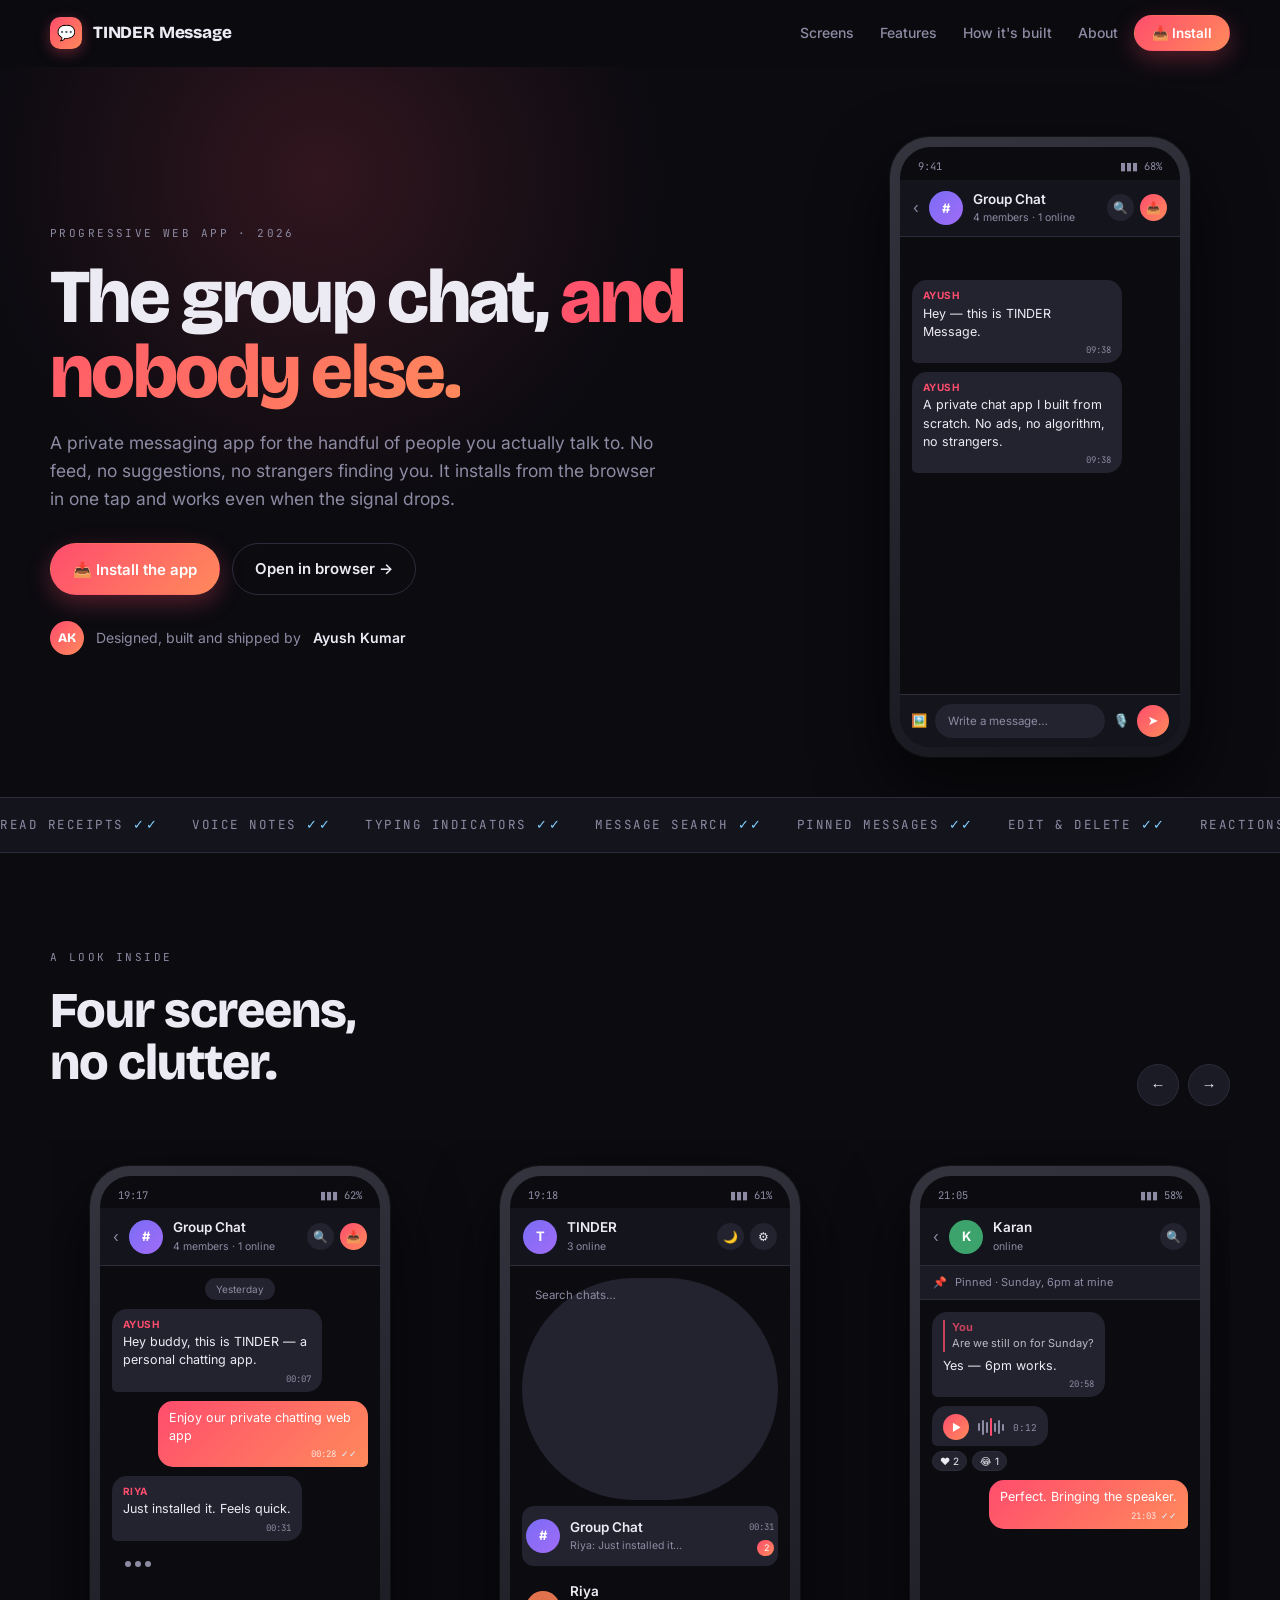
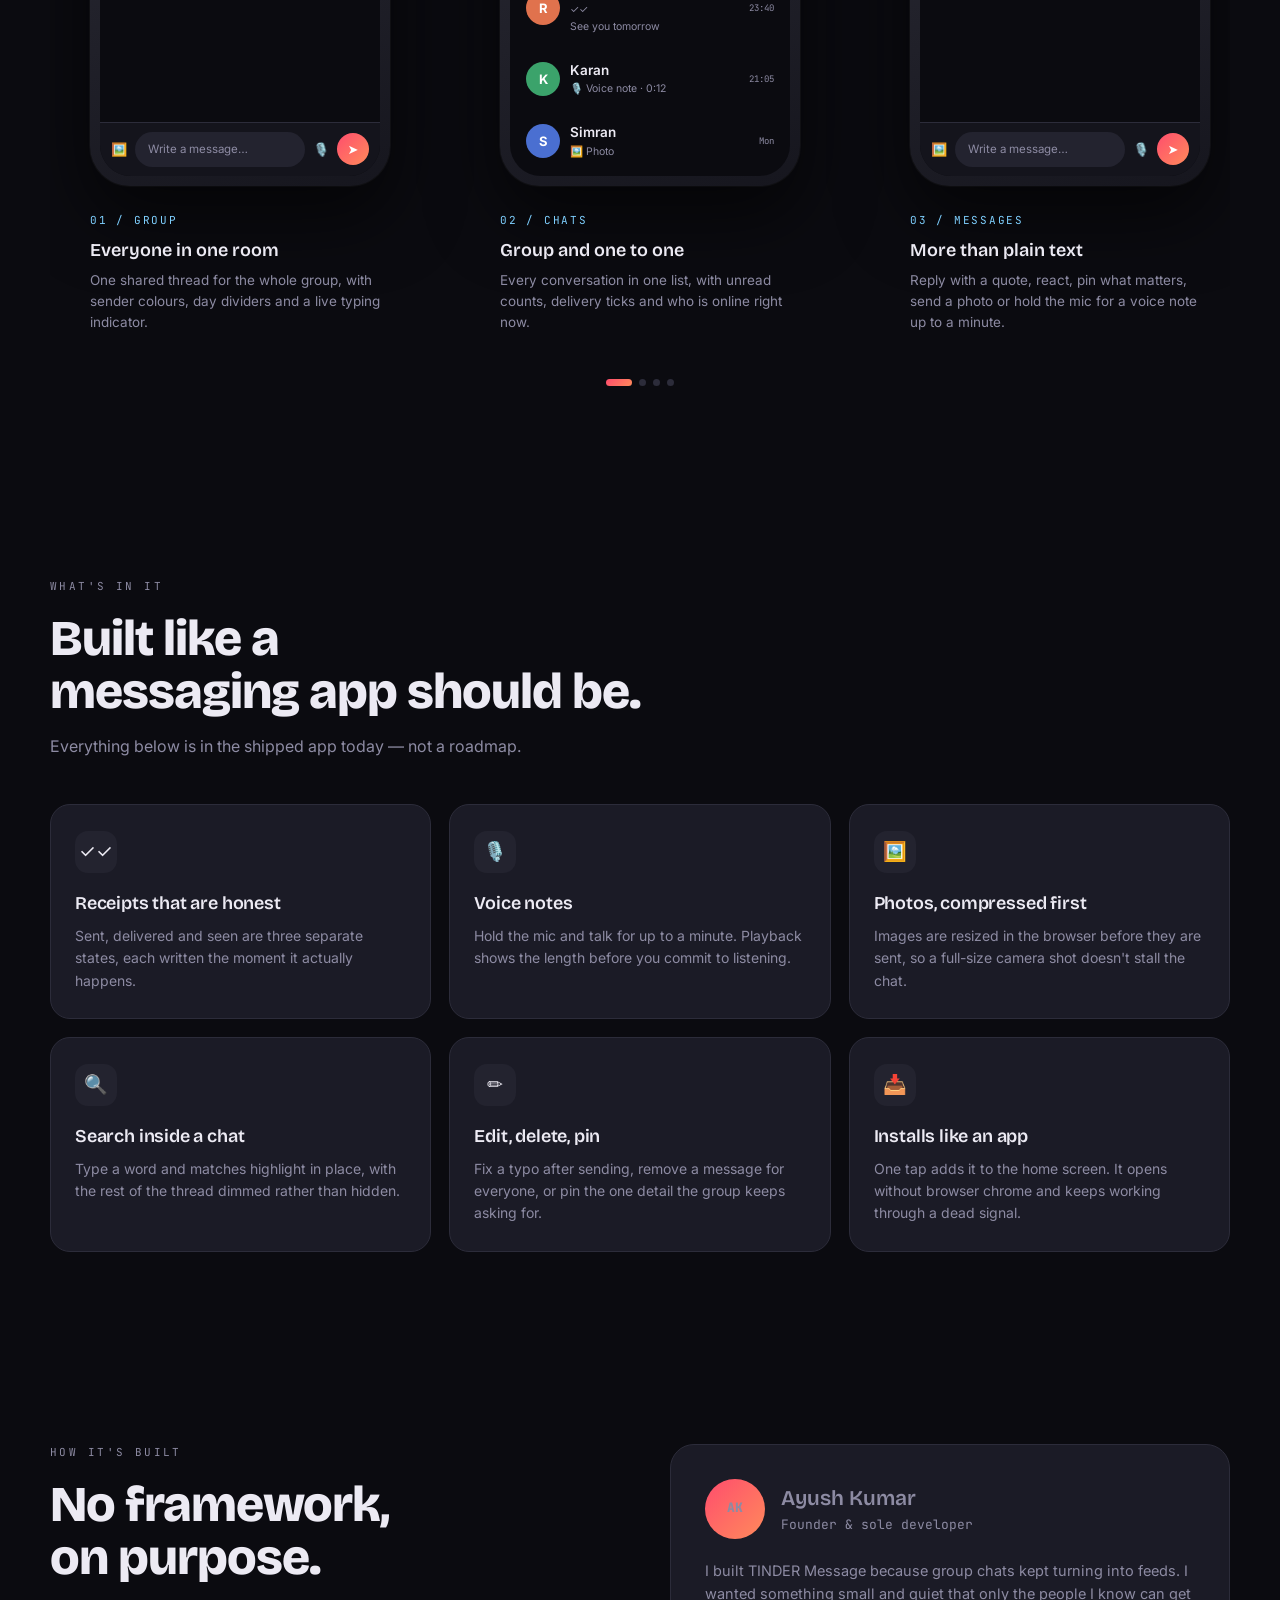
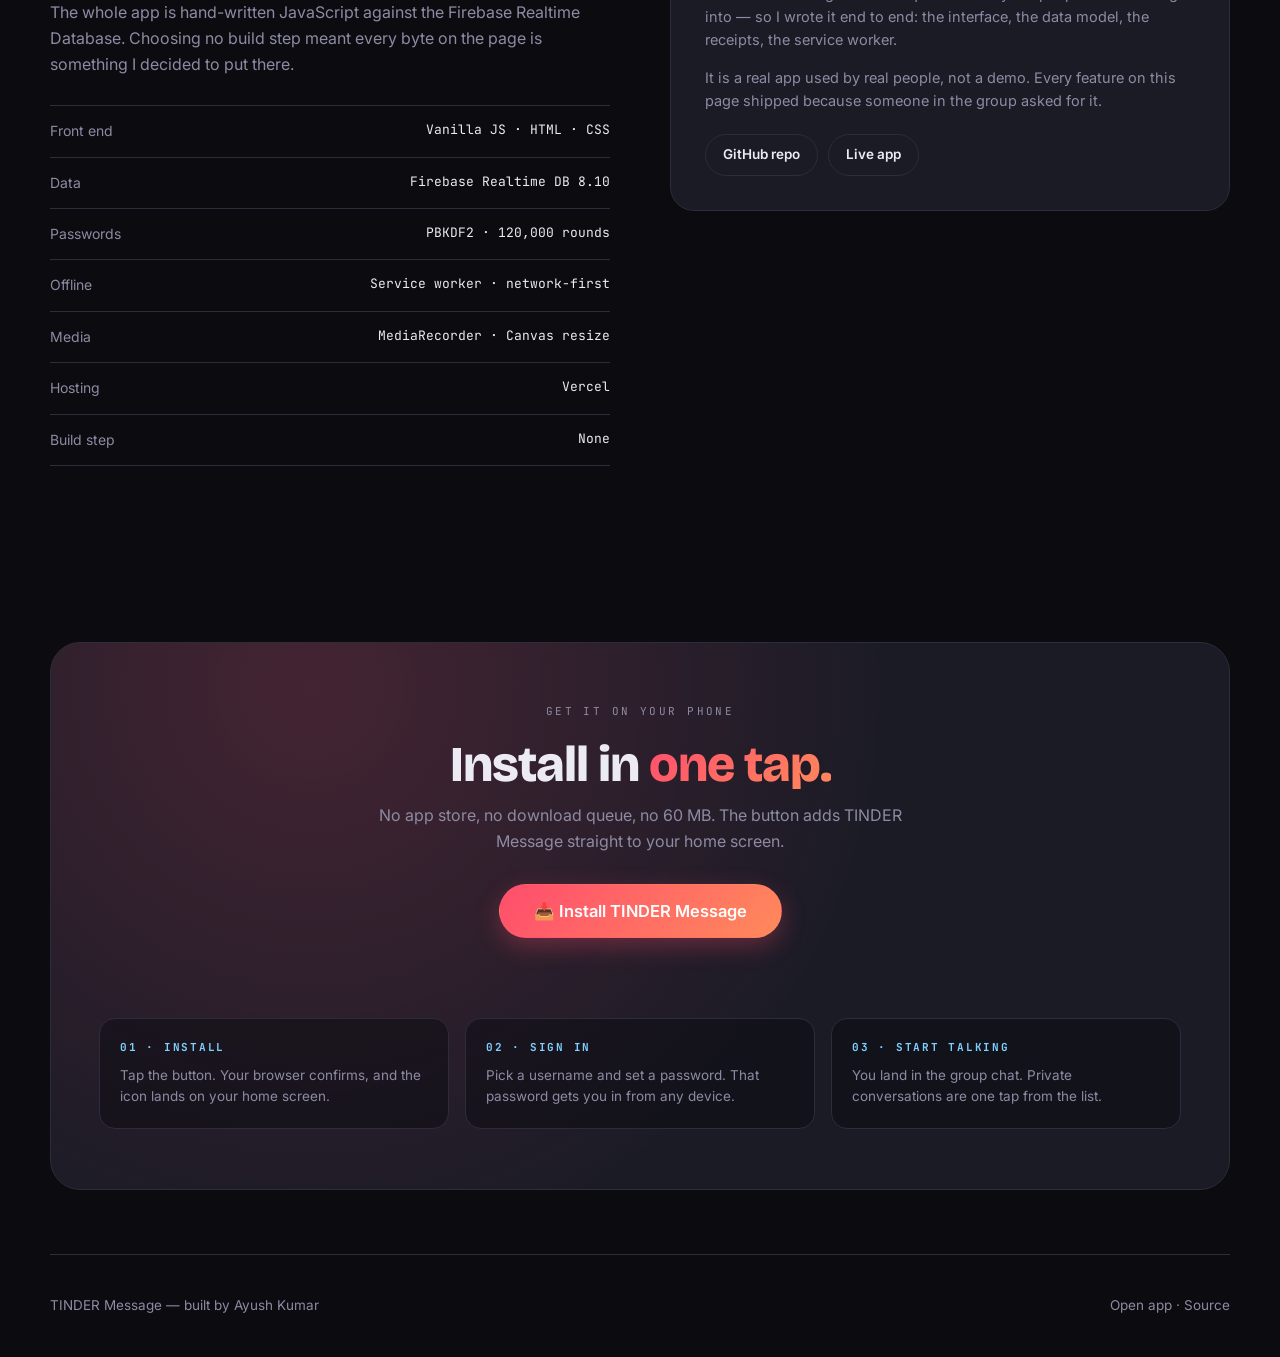
==== portfolio.html @ 56731f8e "Add files via upload" ====
<!DOCTYPE html>
<html lang="en" data-theme="dark">
<head>
<meta charset="UTF-8">
<meta name="viewport" content="width=device-width, initial-scale=1.0, viewport-fit=cover">
<title>TINDER Message — a private chat app by Ayush Kumar</title>
<meta name="description" content="TINDER Message is a private group and personal chat app built from scratch by Ayush Kumar. Read receipts, voice notes, reactions and offline support, installable straight from the browser.">
<meta name="theme-color" content="#0b0b10">

<!-- Same manifest as the app, so this page can install it -->
<link rel="manifest" href="manifest.json">
<link rel="icon" href="icon-192.png">

<!-- ============================================================
     INSTALL PROMPT CAPTURE
     Runs before anything else. Chrome fires beforeinstallprompt
     early; catching it here suppresses the browser's own install
     bar and keeps the page's Install buttons working.
     ============================================================ -->
<script>
  window.__installPrompt = null;
  window.addEventListener("beforeinstallprompt", function (e) {
    e.preventDefault();
    window.__installPrompt = e;
    window.dispatchEvent(new CustomEvent("installready"));
  });
  window.addEventListener("appinstalled", function () {
    window.__installPrompt = null;
    window.dispatchEvent(new CustomEvent("installdone"));
  });
</script>

<link rel="preconnect" href="https://fonts.googleapis.com">
<link rel="preconnect" href="https://fonts.gstatic.com" crossorigin>
<link href="https://fonts.googleapis.com/css2?family=Bricolage+Grotesque:opsz,wght@12..96,400;12..96,600;12..96,800&family=Inter:wght@400;500;600&family=JetBrains+Mono:wght@400;500&display=swap" rel="stylesheet">

<style>
/* =========================================================
   TOKENS
   The palette is lifted straight from the app's style.css so
   the page and the product are unmistakably the same thing.
   The one addition is --seen: the pale blue the app uses for a
   read receipt, borrowed here as the quiet second accent.
   ========================================================= */
:root {
  --ink:     #0b0b10;
  --slate:   #14141c;
  --card:    #1b1b26;
  --card-2:  #23232f;
  --line:    #2c2c3a;
  --text:    #eceaf3;
  --muted:   #8d8ba3;
  --coral:   #ff4d6d;
  --ember:   #ff8a5b;
  --seen:    #7fd0ff;
  --grad:    linear-gradient(135deg, #ff4d6d, #ff8a5b);

  --display: "Bricolage Grotesque", "Segoe UI", sans-serif;
  --body:    "Inter", system-ui, sans-serif;
  --mono:    "JetBrains Mono", ui-monospace, monospace;

  --shell:   1180px;
}

* { box-sizing: border-box; -webkit-tap-highlight-color: transparent; }

html { scroll-behavior: smooth; }

body {
  margin: 0;
  background: var(--ink);
  color: var(--text);
  font-family: var(--body);
  font-size: 16px;
  line-height: 1.6;
  -webkit-font-smoothing: antialiased;
  overflow-x: hidden;
}

img { max-width: 100%; display: block; }
a { color: inherit; }

.shell { width: min(100% - 40px, var(--shell)); margin-inline: auto; }

/* Section rhythm lives on one class only, so nothing cancels out */
.band { padding: 96px 0; position: relative; }
.band--tight { padding: 64px 0; }

.eyebrow {
  font-family: var(--mono);
  font-size: 11px;
  letter-spacing: .22em;
  text-transform: uppercase;
  color: var(--muted);
  margin: 0 0 18px;
}

.h2 {
  font-family: var(--display);
  font-weight: 800;
  font-size: clamp(30px, 4.4vw, 50px);
  line-height: 1.05;
  letter-spacing: -.02em;
  margin: 0 0 16px;
}

.lede { color: var(--muted); max-width: 56ch; margin: 0; }

.grad-text {
  background: var(--grad);
  -webkit-background-clip: text;
  background-clip: text;
  -webkit-text-fill-color: transparent;
}

/* =========================================================
   NAV
   ========================================================= */
.nav {
  position: sticky; top: 0; z-index: 60;
  background: rgba(11, 11, 16, .78);
  backdrop-filter: blur(14px);
  border-bottom: 1px solid transparent;
  transition: border-color .3s ease;
}
.nav.stuck { border-bottom-color: var(--line); }
.nav-in {
  display: flex; align-items: center; gap: 16px;
  height: 66px;
}
.brand { display: flex; align-items: center; gap: 11px; text-decoration: none; margin-right: auto; }
.brand-mark {
  width: 32px; height: 32px; border-radius: 10px;
  background: var(--grad);
  display: grid; place-items: center;
  font-size: 15px;
  box-shadow: 0 4px 14px rgba(255, 77, 109, .35);
}
.brand-name {
  font-family: var(--display); font-weight: 800;
  letter-spacing: -.01em; font-size: 17px;
}
.nav-links { display: flex; gap: 26px; }
.nav-links a {
  text-decoration: none; color: var(--muted);
  font-size: 14px; font-weight: 500;
  transition: color .2s ease;
}
.nav-links a:hover { color: var(--text); }

/* =========================================================
   BUTTONS
   ========================================================= */
.btn {
  display: inline-flex; align-items: center; justify-content: center; gap: 9px;
  padding: 13px 22px;
  border: 1px solid transparent;
  border-radius: 999px;
  font-family: var(--body); font-size: 15px; font-weight: 600;
  cursor: pointer; text-decoration: none;
  transition: transform .18s ease, box-shadow .25s ease, background .2s ease;
}
.btn-fill {
  background: var(--grad); color: #fff;
  box-shadow: 0 8px 24px rgba(255, 77, 109, .3);
}
.btn-fill:hover { transform: translateY(-2px); box-shadow: 0 12px 30px rgba(255, 77, 109, .45); }
.btn-line {
  background: transparent; color: var(--text); border-color: var(--line);
}
.btn-line:hover { background: var(--card-2); transform: translateY(-2px); }
.btn-sm { padding: 9px 17px; font-size: 13.5px; }
.btn:focus-visible { outline: 2px solid var(--seen); outline-offset: 3px; }

/* =========================================================
   HERO — the signature
   The page introduces itself as a chat thread, because that is
   the most characteristic thing this product does.
   ========================================================= */
.hero { padding: 70px 0 40px; position: relative; overflow: hidden; }
.hero::before {
  content: ""; position: absolute; inset: -30% 40% 40% -10%;
  background: radial-gradient(circle, rgba(255, 77, 109, .16), transparent 62%);
  pointer-events: none;
}
.hero-in {
  display: grid; grid-template-columns: 1fr 340px; gap: 64px; align-items: center;
  position: relative;
}
.hero h1 {
  font-family: var(--display); font-weight: 800;
  font-size: clamp(40px, 6.6vw, 76px);
  line-height: .98; letter-spacing: -.035em;
  margin: 0 0 20px;
}
.hero p.lede { font-size: 17.5px; margin-bottom: 30px; }
.hero-cta { display: flex; flex-wrap: wrap; gap: 12px; margin-bottom: 26px; }

.byline {
  display: flex; align-items: center; gap: 12px;
  font-size: 14px; color: var(--muted);
}
.byline-dot {
  width: 34px; height: 34px; border-radius: 50%;
  background: var(--grad); color: #fff;
  display: grid; place-items: center;
  font-family: var(--display); font-weight: 800; font-size: 13px;
}
.byline strong { color: var(--text); font-weight: 600; }

/* =========================================================
   PHONE
   One component, reused for the hero thread and every screen
   in the slider.
   ========================================================= */
.phone {
  width: 300px; flex: 0 0 300px;
  border-radius: 40px;
  padding: 10px;
  background: linear-gradient(160deg, #34343f, #16161e);
  box-shadow: 0 30px 70px rgba(0, 0, 0, .6), 0 0 0 1px rgba(255, 255, 255, .05);
}
.phone-screen {
  position: relative;
  height: 600px;
  border-radius: 31px;
  overflow: hidden;
  background: var(--ink);
  display: flex; flex-direction: column;
  font-size: 13px;
}
.notch {
  position: absolute; top: 9px; left: 50%; transform: translateX(-50%);
  width: 92px; height: 20px; border-radius: 999px;
  background: #0b0b10; z-index: 5;
}

/* --- app chrome inside the phone --- */
.p-status {
  display: flex; align-items: center; justify-content: space-between;
  padding: 11px 18px 5px;
  font-family: var(--mono); font-size: 10.5px; color: var(--muted);
}
.p-head {
  display: flex; align-items: center; gap: 10px;
  padding: 9px 13px; border-bottom: 1px solid var(--line);
  background: var(--slate);
}
.p-back { color: var(--muted); font-size: 15px; }
.p-av {
  width: 34px; height: 34px; border-radius: 50%;
  display: grid; place-items: center;
  font-size: 13px; font-weight: 700; color: #fff;
  background: #6c5ce7; flex: 0 0 auto;
}
.p-av.g { background: linear-gradient(135deg, #7b6cf6, #a06cf6); }
.p-title { flex: 1; min-width: 0; }
.p-title b { display: block; font-size: 13.5px; font-weight: 600; }
.p-title span { display: block; font-size: 10.5px; color: var(--muted); }
.p-act { display: flex; gap: 6px; }
.p-ico {
  width: 27px; height: 27px; border-radius: 50%;
  background: var(--card-2); display: grid; place-items: center;
  font-size: 12px;
}
.p-ico.dl { background: var(--grad); }

.p-body {
  flex: 1; padding: 12px 12px 6px;
  display: flex; flex-direction: column; gap: 9px;
  overflow: hidden;
}

.p-day {
  align-self: center;
  background: var(--card-2); color: var(--muted);
  font-size: 10px; padding: 3px 11px; border-radius: 999px;
}

.bub {
  max-width: 82%; padding: 8px 11px 6px;
  border-radius: 15px; font-size: 12.5px; line-height: 1.45;
}
.bub.them { align-self: flex-start; background: var(--card-2); border-bottom-left-radius: 5px; }
.bub.me   { align-self: flex-end; background: var(--grad); color: #fff; border-bottom-right-radius: 5px; }
.bub-who { display: block; font-size: 10px; font-weight: 700; color: var(--coral); margin-bottom: 2px; letter-spacing: .04em; }
.bub.me .bub-who { color: rgba(255,255,255,.85); }
.bub-meta {
  display: block; text-align: right;
  font-family: var(--mono); font-size: 9px;
  color: var(--muted); margin-top: 3px;
}
.bub.me .bub-meta { color: rgba(255,255,255,.8); }
.tick { color: var(--seen); }
.bub.me .tick { color: #d7f0ff; }

.p-foot {
  display: flex; align-items: center; gap: 8px;
  padding: 9px 11px; border-top: 1px solid var(--line);
  background: var(--slate);
}
.p-input {
  flex: 1; background: var(--card-2); color: var(--muted);
  border-radius: 999px; padding: 8px 13px; font-size: 11.5px;
}
.p-send {
  width: 32px; height: 32px; border-radius: 50%;
  background: var(--grad); display: grid; place-items: center;
  color: #fff; font-size: 13px; flex: 0 0 auto;
}

/* typing dots */
.typing { display: flex; gap: 4px; align-items: center; padding: 11px 13px; }
.typing i {
  width: 6px; height: 6px; border-radius: 50%; background: var(--muted);
  animation: bounce 1.3s infinite;
}
.typing i:nth-child(2) { animation-delay: .16s; }
.typing i:nth-child(3) { animation-delay: .32s; }
@keyframes bounce {
  0%, 60%, 100% { transform: translateY(0); opacity: .45; }
  30%           { transform: translateY(-4px); opacity: 1; }
}

/* hero thread entrance */
.thread > * { opacity: 0; transform: translateY(10px) scale(.97); }
.thread > *.on {
  opacity: 1; transform: none;
  transition: opacity .4s ease, transform .4s cubic-bezier(.2, .8, .3, 1);
}

/* =========================================================
   MARQUEE — the app's own vocabulary, on a loop
   ========================================================= */
.marquee {
  border-block: 1px solid var(--line);
  background: var(--slate);
  overflow: hidden;
  padding: 17px 0;
}
.marquee-track {
  display: flex; gap: 34px; width: max-content;
  animation: slide 34s linear infinite;
}
.marquee span {
  font-family: var(--mono); font-size: 12.5px;
  letter-spacing: .12em; text-transform: uppercase;
  color: var(--muted); white-space: nowrap;
}
.marquee span::after { content: " ✓✓"; color: var(--seen); }
@keyframes slide { to { transform: translateX(-50%); } }

/* =========================================================
   SLIDER
   ========================================================= */
.slider-head {
  display: flex; align-items: flex-end; justify-content: space-between;
  gap: 24px; margin-bottom: 34px; flex-wrap: wrap;
}
.arrows { display: flex; gap: 9px; }
.arrow {
  width: 42px; height: 42px; border-radius: 50%;
  border: 1px solid var(--line); background: var(--card);
  color: var(--text); font-size: 15px; cursor: pointer;
  transition: background .2s ease, border-color .2s ease;
}
.arrow:hover { background: var(--card-2); border-color: var(--muted); }
.arrow:focus-visible { outline: 2px solid var(--seen); outline-offset: 2px; }

.rail {
  display: flex; gap: 30px;
  overflow-x: auto; scroll-snap-type: x mandatory;
  padding: 10px 0 30px;
  scrollbar-width: none;
}
.rail::-webkit-scrollbar { display: none; }

.slide { scroll-snap-align: center; }
.slide figcaption {
  width: 300px; margin-top: 20px;
}
.slide-n {
  font-family: var(--mono); font-size: 11px;
  color: var(--seen); letter-spacing: .16em;
}
.slide figcaption b {
  display: block; font-family: var(--display);
  font-size: 18px; font-weight: 600; margin: 5px 0 5px;
}
.slide figcaption p { margin: 0; font-size: 13.5px; color: var(--muted); line-height: 1.55; }

.dots { display: flex; gap: 7px; justify-content: center; }
.dot {
  width: 7px; height: 7px; border-radius: 50%;
  background: var(--line); border: 0; padding: 0; cursor: pointer;
  transition: width .25s ease, background .25s ease;
}
.dot.on { width: 26px; border-radius: 999px; background: var(--grad); }

/* =========================================================
   FEATURES
   ========================================================= */
.feat-grid {
  display: grid; grid-template-columns: repeat(3, 1fr); gap: 18px;
}
.feat {
  background: var(--card); border: 1px solid var(--line);
  border-radius: 20px; padding: 26px 24px;
  transition: transform .25s ease, border-color .25s ease;
}
.feat:hover { transform: translateY(-4px); border-color: #3b3b4d; }
.feat-ico {
  width: 42px; height: 42px; border-radius: 13px;
  background: var(--card-2); display: grid; place-items: center;
  font-size: 19px; margin-bottom: 16px;
}
.feat h3 {
  font-family: var(--display); font-size: 18px; font-weight: 600;
  margin: 0 0 7px; letter-spacing: -.01em;
}
.feat p { margin: 0; font-size: 14px; color: var(--muted); line-height: 1.6; }

/* =========================================================
   STACK + ABOUT
   ========================================================= */
.split { display: grid; grid-template-columns: 1fr 1fr; gap: 60px; align-items: start; }

.spec { border-top: 1px solid var(--line); }
.spec-row {
  display: flex; gap: 20px; justify-content: space-between;
  padding: 14px 0; border-bottom: 1px solid var(--line);
  font-size: 14px;
}
.spec-row dt { color: var(--muted); margin: 0; }
.spec-row dd { margin: 0; font-family: var(--mono); font-size: 13px; text-align: right; }

.card-about {
  background: var(--card); border: 1px solid var(--line);
  border-radius: 24px; padding: 34px;
}
.about-top { display: flex; align-items: center; gap: 16px; margin-bottom: 20px; }
.about-av {
  width: 60px; height: 60px; border-radius: 50%;
  background: var(--grad); color: #fff;
  display: grid; place-items: center;
  font-family: var(--display); font-weight: 800; font-size: 21px;
  flex: 0 0 auto;
}
.about-top b { display: block; font-family: var(--display); font-size: 21px; font-weight: 600; }
.about-top span { font-size: 13px; color: var(--muted); font-family: var(--mono); }
.card-about p { font-size: 14.5px; color: var(--muted); margin: 0 0 14px; }
.links { display: flex; flex-wrap: wrap; gap: 10px; margin-top: 22px; }

/* =========================================================
   INSTALL BAND
   ========================================================= */
.install-band {
  border: 1px solid var(--line);
  border-radius: 30px;
  background:
    radial-gradient(circle at 22% 8%, rgba(255, 77, 109, .18), transparent 55%),
    var(--card);
  padding: 60px 48px;
  text-align: center;
}
.install-band .h2 { margin-bottom: 12px; }
.install-band .lede { margin: 0 auto 30px; }

.steps {
  display: grid; grid-template-columns: repeat(3, 1fr);
  gap: 16px; margin-top: 42px; text-align: left;
}
.step {
  background: rgba(11, 11, 16, .5);
  border: 1px solid var(--line); border-radius: 16px;
  padding: 20px;
}
.step b {
  display: block; font-family: var(--mono); font-size: 11px;
  letter-spacing: .16em; color: var(--seen); margin-bottom: 8px;
}
.step p { margin: 0; font-size: 13.5px; color: var(--muted); }

#installNote {
  margin: 18px auto 0; max-width: 46ch;
  font-size: 13.5px; color: var(--muted);
  min-height: 20px;
}

/* =========================================================
   FOOTER
   ========================================================= */
.foot {
  border-top: 1px solid var(--line);
  padding: 40px 0;
  display: flex; flex-wrap: wrap; gap: 16px;
  align-items: center; justify-content: space-between;
  font-size: 13.5px; color: var(--muted);
}
.foot a { color: var(--muted); text-decoration: none; }
.foot a:hover { color: var(--text); }

/* =========================================================
   SCROLL REVEAL
   ========================================================= */
.rise { opacity: 0; transform: translateY(24px); }
.rise.in {
  opacity: 1; transform: none;
  transition: opacity .65s ease, transform .65s cubic-bezier(.2, .8, .3, 1);
}

/* =========================================================
   RESPONSIVE
   ========================================================= */
@media (max-width: 940px) {
  .hero-in { grid-template-columns: 1fr; gap: 48px; justify-items: center; text-align: center; }
  .hero p.lede { margin-inline: auto; }
  .hero-cta, .byline { justify-content: center; }
  .feat-grid { grid-template-columns: repeat(2, 1fr); }
  .split { grid-template-columns: 1fr; gap: 40px; }
  .nav-links { display: none; }
}

@media (max-width: 620px) {
  .band { padding: 68px 0; }
  .feat-grid { grid-template-columns: 1fr; }
  .steps { grid-template-columns: 1fr; }
  .install-band { padding: 44px 22px; border-radius: 24px; }
  .phone { width: 268px; flex-basis: 268px; }
  .phone-screen { height: 540px; }
  .slide figcaption { width: 268px; }
}

/* =========================================================
   REDUCED MOTION
   Everything still arrives, it just arrives at once.
   ========================================================= */
@media (prefers-reduced-motion: reduce) {
  html { scroll-behavior: auto; }
  .marquee-track { animation: none; }
  .typing i { animation: none; }
  .rise, .thread > * { opacity: 1; transform: none; transition: none; }
  .btn:hover, .feat:hover { transform: none; }
}
</style>
</head>

<body>

<!-- ================= NAV ================= -->
<header class="nav" id="nav">
  <div class="shell nav-in">
    <a class="brand" href="#top">
      <span class="brand-mark">💬</span>
      <span class="brand-name">TINDER Message</span>
    </a>
    <nav class="nav-links">
      <a href="#screens">Screens</a>
      <a href="#features">Features</a>
      <a href="#build">How it's built</a>
      <a href="#about">About</a>
    </nav>
    <button class="btn btn-fill btn-sm js-install" type="button">📥 Install</button>
  </div>
</header>

<main id="top">

<!-- ================= HERO ================= -->
<section class="hero">
  <div class="shell hero-in">
    <div>
      <p class="eyebrow">Progressive web app · 2026</p>
      <h1>The group chat, <span class="grad-text">and nobody else.</span></h1>
      <p class="lede">
        A private messaging app for the handful of people you actually talk to.
        No feed, no suggestions, no strangers finding you. It installs from the
        browser in one tap and works even when the signal drops.
      </p>

      <div class="hero-cta">
        <button class="btn btn-fill js-install" type="button">📥 Install the app</button>
        <a class="btn btn-line" href="index.html">Open in browser →</a>
      </div>

      <p class="byline">
        <span class="byline-dot">AK</span>
        Designed, built and shipped by <strong>Ayush Kumar</strong>
      </p>
    </div>

    <!-- SIGNATURE: the page introduces itself in its own product -->
    <div class="phone" aria-label="A conversation in TINDER Message">
      <div class="phone-screen">
        <span class="notch"></span>
        <div class="p-status"><span>9:41</span><span>▮▮▮ 68%</span></div>

        <div class="p-head">
          <span class="p-back">‹</span>
          <span class="p-av g">#</span>
          <span class="p-title"><b>Group Chat</b><span id="heroPresence">4 members · 1 online</span></span>
          <span class="p-act"><span class="p-ico">🔍</span><span class="p-ico dl">📥</span></span>
        </div>

        <div class="p-body thread" id="thread">
          <span class="p-day">Today</span>
        </div>

        <div class="p-foot">
          <span>🖼️</span>
          <span class="p-input">Write a message…</span>
          <span>🎙️</span>
          <span class="p-send">➤</span>
        </div>
      </div>
    </div>
  </div>
</section>

<!-- ================= MARQUEE ================= -->
<div class="marquee" aria-hidden="true">
  <div class="marquee-track" id="marquee"></div>
</div>

<!-- ================= SCREENS ================= -->
<section class="band" id="screens">
  <div class="shell">
    <div class="slider-head rise">
      <div>
        <p class="eyebrow">A look inside</p>
        <h2 class="h2">Four screens,<br>no clutter.</h2>
      </div>
      <div class="arrows">
        <button class="arrow" id="prev" type="button" aria-label="Previous screen">←</button>
        <button class="arrow" id="next" type="button" aria-label="Next screen">→</button>
      </div>
    </div>
  </div>

  <div class="shell">
    <div class="rail" id="rail">

      <!-- 1 · group chat -->
      <figure class="slide">
        <div class="phone">
          <div class="phone-screen">
            <span class="notch"></span>
            <div class="p-status"><span>19:17</span><span>▮▮▮ 62%</span></div>
            <div class="p-head">
              <span class="p-back">‹</span><span class="p-av g">#</span>
              <span class="p-title"><b>Group Chat</b><span>4 members · 1 online</span></span>
              <span class="p-act"><span class="p-ico">🔍</span><span class="p-ico dl">📥</span></span>
            </div>
            <div class="p-body">
              <span class="p-day">Yesterday</span>
              <div class="bub them">
                <b class="bub-who">AYUSH</b>
                Hey buddy, this is TINDER — a personal chatting app.
                <span class="bub-meta">00:07</span>
              </div>
              <div class="bub me">
                Enjoy our private chatting web app
                <span class="bub-meta">00:28 <span class="tick">✓✓</span></span>
              </div>
              <div class="bub them">
                <b class="bub-who">RIYA</b>
                Just installed it. Feels quick.
                <span class="bub-meta">00:31</span>
              </div>
              <div class="typing"><i></i><i></i><i></i></div>
            </div>
            <div class="p-foot">
              <span>🖼️</span><span class="p-input">Write a message…</span>
              <span>🎙️</span><span class="p-send">➤</span>
            </div>
          </div>
        </div>
        <figcaption>
          <span class="slide-n">01 / GROUP</span>
          <b>Everyone in one room</b>
          <p>One shared thread for the whole group, with sender colours, day dividers and a live typing indicator.</p>
        </figcaption>
      </figure>

      <!-- 2 · chat list -->
      <figure class="slide">
        <div class="phone">
          <div class="phone-screen">
            <span class="notch"></span>
            <div class="p-status"><span>19:18</span><span>▮▮▮ 61%</span></div>
            <div class="p-head">
              <span class="p-av g">T</span>
              <span class="p-title"><b>TINDER</b><span>3 online</span></span>
              <span class="p-act"><span class="p-ico">🌙</span><span class="p-ico">⚙️</span></span>
            </div>
            <div class="p-body" style="gap:6px;">
              <span class="p-input" style="width:100%;">Search chats…</span>

              <div style="display:flex;gap:10px;align-items:center;padding:9px 4px;border-radius:12px;background:var(--card-2);">
                <span class="p-av g">#</span>
                <span class="p-title"><b>Group Chat</b><span>Riya: Just installed it…</span></span>
                <span style="text-align:right;">
                  <span style="font-family:var(--mono);font-size:9px;color:var(--muted);">00:31</span><br>
                  <span style="display:inline-block;min-width:17px;padding:1px 5px;border-radius:999px;background:var(--grad);color:#fff;font-size:9px;">2</span>
                </span>
              </div>

              <div style="display:flex;gap:10px;align-items:center;padding:9px 4px;">
                <span class="p-av" style="background:#e0724d;">R</span>
                <span class="p-title"><b>Riya</b><span><span class="tick">✓✓</span> See you tomorrow</span></span>
                <span style="font-family:var(--mono);font-size:9px;color:var(--muted);">23:40</span>
              </div>

              <div style="display:flex;gap:10px;align-items:center;padding:9px 4px;">
                <span class="p-av" style="background:#3ba36b;">K</span>
                <span class="p-title"><b>Karan</b><span>🎙️ Voice note · 0:12</span></span>
                <span style="font-family:var(--mono);font-size:9px;color:var(--muted);">21:05</span>
              </div>

              <div style="display:flex;gap:10px;align-items:center;padding:9px 4px;">
                <span class="p-av" style="background:#4a6fd1;">S</span>
                <span class="p-title"><b>Simran</b><span>🖼️ Photo</span></span>
                <span style="font-family:var(--mono);font-size:9px;color:var(--muted);">Mon</span>
              </div>
            </div>
          </div>
        </div>
        <figcaption>
          <span class="slide-n">02 / CHATS</span>
          <b>Group and one to one</b>
          <p>Every conversation in one list, with unread counts, delivery ticks and who is online right now.</p>
        </figcaption>
      </figure>

      <!-- 3 · rich messages -->
      <figure class="slide">
        <div class="phone">
          <div class="phone-screen">
            <span class="notch"></span>
            <div class="p-status"><span>21:05</span><span>▮▮▮ 58%</span></div>
            <div class="p-head">
              <span class="p-back">‹</span><span class="p-av" style="background:#3ba36b;">K</span>
              <span class="p-title"><b>Karan</b><span>online</span></span>
              <span class="p-act"><span class="p-ico">🔍</span></span>
            </div>

            <div style="display:flex;gap:8px;align-items:center;padding:8px 13px;background:var(--card);border-bottom:1px solid var(--line);font-size:11px;">
              <span>📌</span>
              <span style="color:var(--muted);">Pinned · Sunday, 6pm at mine</span>
            </div>

            <div class="p-body">
              <div class="bub them" style="max-width:88%;">
                <div style="border-left:2px solid var(--coral);padding-left:7px;margin-bottom:5px;opacity:.75;font-size:11px;">
                  <b style="color:var(--coral);">You</b><br>Are we still on for Sunday?
                </div>
                Yes — 6pm works.
                <span class="bub-meta">20:58</span>
              </div>

              <div class="bub them" style="display:flex;align-items:center;gap:9px;max-width:80%;">
                <span style="width:26px;height:26px;border-radius:50%;background:var(--grad);display:grid;place-items:center;color:#fff;font-size:10px;">▶</span>
                <span style="display:flex;gap:2px;align-items:center;">
                  <i style="width:2px;height:8px;background:var(--muted);border-radius:2px;"></i>
                  <i style="width:2px;height:15px;background:var(--muted);border-radius:2px;"></i>
                  <i style="width:2px;height:11px;background:var(--muted);border-radius:2px;"></i>
                  <i style="width:2px;height:18px;background:var(--coral);border-radius:2px;"></i>
                  <i style="width:2px;height:9px;background:var(--muted);border-radius:2px;"></i>
                  <i style="width:2px;height:14px;background:var(--muted);border-radius:2px;"></i>
                  <i style="width:2px;height:7px;background:var(--muted);border-radius:2px;"></i>
                </span>
                <span style="font-family:var(--mono);font-size:9.5px;color:var(--muted);">0:12</span>
              </div>

              <div style="align-self:flex-start;display:flex;gap:5px;margin-top:-4px;">
                <span style="background:var(--card-2);border:1px solid var(--line);border-radius:999px;padding:1px 7px;font-size:10px;">❤️ 2</span>
                <span style="background:var(--card-2);border:1px solid var(--line);border-radius:999px;padding:1px 7px;font-size:10px;">😂 1</span>
              </div>

              <div class="bub me">
                Perfect. Bringing the speaker.
                <span class="bub-meta">21:03 <span class="tick">✓✓</span></span>
              </div>
            </div>

            <div class="p-foot">
              <span>🖼️</span><span class="p-input">Write a message…</span>
              <span>🎙️</span><span class="p-send">➤</span>
            </div>
          </div>
        </div>
        <figcaption>
          <span class="slide-n">03 / MESSAGES</span>
          <b>More than plain text</b>
          <p>Reply with a quote, react, pin what matters, send a photo or hold the mic for a voice note up to a minute.</p>
        </figcaption>
      </figure>

      <!-- 4 · profile -->
      <figure class="slide">
        <div class="phone">
          <div class="phone-screen">
            <span class="notch"></span>
            <div class="p-status"><span>19:22</span><span>▮▮▮ 60%</span></div>
            <div class="p-head">
              <span class="p-title"><b>Your profile</b><span>Visible to the group</span></span>
              <span class="p-act"><span class="p-ico">✕</span></span>
            </div>
            <div class="p-body" style="gap:13px;">
              <div style="display:flex;flex-direction:column;align-items:center;gap:9px;padding-top:6px;">
                <span style="width:74px;height:74px;border-radius:50%;background:var(--grad);display:grid;place-items:center;color:#fff;font-family:var(--display);font-weight:800;font-size:25px;">AK</span>
                <span style="font-size:11px;color:var(--seen);">Change photo</span>
              </div>

              <div>
                <div style="font-size:10px;color:var(--muted);margin-bottom:4px;">Username</div>
                <div class="p-input" style="color:var(--text);">Ayush</div>
              </div>
              <div>
                <div style="font-size:10px;color:var(--muted);margin-bottom:4px;">Age</div>
                <div class="p-input" style="color:var(--text);">21</div>
              </div>
              <div>
                <div style="font-size:10px;color:var(--muted);margin-bottom:4px;">Phone number (private)</div>
                <div class="p-input">Only you can see this</div>
              </div>

              <div style="margin-top:auto;padding-bottom:8px;">
                <div style="background:var(--grad);color:#fff;text-align:center;padding:10px;border-radius:999px;font-size:12.5px;font-weight:600;">Save changes</div>
              </div>
            </div>
          </div>
        </div>
        <figcaption>
          <span class="slide-n">04 / PROFILE</span>
          <b>You choose what shows</b>
          <p>Photo, name and age are shared with the group. Your phone number stays private, and the theme switches to light in a tap.</p>
        </figcaption>
      </figure>

    </div>

    <div class="dots" id="dots"></div>
  </div>
</section>

<!-- ================= FEATURES ================= -->
<section class="band" id="features">
  <div class="shell">
    <div class="rise" style="margin-bottom:44px;">
      <p class="eyebrow">What's in it</p>
      <h2 class="h2">Built like a<br>messaging app should be.</h2>
      <p class="lede">Everything below is in the shipped app today — not a roadmap.</p>
    </div>

    <div class="feat-grid rise">
      <article class="feat">
        <div class="feat-ico">✓✓</div>
        <h3>Receipts that are honest</h3>
        <p>Sent, delivered and seen are three separate states, each written the moment it actually happens.</p>
      </article>
      <article class="feat">
        <div class="feat-ico">🎙️</div>
        <h3>Voice notes</h3>
        <p>Hold the mic and talk for up to a minute. Playback shows the length before you commit to listening.</p>
      </article>
      <article class="feat">
        <div class="feat-ico">🖼️</div>
        <h3>Photos, compressed first</h3>
        <p>Images are resized in the browser before they are sent, so a full-size camera shot doesn't stall the chat.</p>
      </article>
      <article class="feat">
        <div class="feat-ico">🔍</div>
        <h3>Search inside a chat</h3>
        <p>Type a word and matches highlight in place, with the rest of the thread dimmed rather than hidden.</p>
      </article>
      <article class="feat">
        <div class="feat-ico">✏️</div>
        <h3>Edit, delete, pin</h3>
        <p>Fix a typo after sending, remove a message for everyone, or pin the one detail the group keeps asking for.</p>
      </article>
      <article class="feat">
        <div class="feat-ico">📥</div>
        <h3>Installs like an app</h3>
        <p>One tap adds it to the home screen. It opens without browser chrome and keeps working through a dead signal.</p>
      </article>
    </div>
  </div>
</section>

<!-- ================= BUILD + ABOUT ================= -->
<section class="band" id="build">
  <div class="shell split">

    <div class="rise">
      <p class="eyebrow">How it's built</p>
      <h2 class="h2">No framework,<br>on purpose.</h2>
      <p class="lede" style="margin-bottom:28px;">
        The whole app is hand-written JavaScript against the Firebase Realtime
        Database. Choosing no build step meant every byte on the page is
        something I decided to put there.
      </p>

      <dl class="spec">
        <div class="spec-row"><dt>Front end</dt><dd>Vanilla JS · HTML · CSS</dd></div>
        <div class="spec-row"><dt>Data</dt><dd>Firebase Realtime DB 8.10</dd></div>
        <div class="spec-row"><dt>Passwords</dt><dd>PBKDF2 · 120,000 rounds</dd></div>
        <div class="spec-row"><dt>Offline</dt><dd>Service worker · network-first</dd></div>
        <div class="spec-row"><dt>Media</dt><dd>MediaRecorder · Canvas resize</dd></div>
        <div class="spec-row"><dt>Hosting</dt><dd>Vercel</dd></div>
        <div class="spec-row"><dt>Build step</dt><dd>None</dd></div>
      </dl>
    </div>

    <div class="card-about rise" id="about">
      <div class="about-top">
        <span class="about-av">AK</span>
        <span>
          <b>Ayush Kumar</b>
          <span>Founder &amp; sole developer</span>
        </span>
      </div>

      <p>
        I built TINDER Message because group chats kept turning into feeds. I
        wanted something small and quiet that only the people I know can get
        into — so I wrote it end to end: the interface, the data model, the
        receipts, the service worker.
      </p>
      <p>
        It is a real app used by real people, not a demo. Every feature on this
        page shipped because someone in the group asked for it.
      </p>

      <!-- ============================================================
           Fill these in with your own details. The two links below are
           already correct; add email, LinkedIn or anything else here.
           ============================================================ -->
      <div class="links">
        <a class="btn btn-line btn-sm" href="https://github.com/ayush7474raj-glitch/TINDER" target="_blank" rel="noopener">GitHub repo</a>
        <a class="btn btn-line btn-sm" href="index.html">Live app</a>
        <!-- <a class="btn btn-line btn-sm" href="mailto:YOUR@EMAIL.COM">Email</a> -->
      </div>
    </div>

  </div>
</section>

<!-- ================= INSTALL ================= -->
<section class="band band--tight">
  <div class="shell">
    <div class="install-band rise">
      <p class="eyebrow">Get it on your phone</p>
      <h2 class="h2">Install in <span class="grad-text">one tap.</span></h2>
      <p class="lede">
        No app store, no download queue, no 60 MB. The button adds TINDER
        Message straight to your home screen.
      </p>

      <button class="btn btn-fill js-install" type="button" style="padding:16px 34px;font-size:16.5px;">
        📥 Install TINDER Message
      </button>

      <p id="installNote"></p>

      <div class="steps">
        <div class="step">
          <b>01 · INSTALL</b>
          <p>Tap the button. Your browser confirms, and the icon lands on your home screen.</p>
        </div>
        <div class="step">
          <b>02 · SIGN IN</b>
          <p>Pick a username and set a password. That password gets you in from any device.</p>
        </div>
        <div class="step">
          <b>03 · START TALKING</b>
          <p>You land in the group chat. Private conversations are one tap from the list.</p>
        </div>
      </div>
    </div>
  </div>
</section>

</main>

<footer class="foot shell">
  <span>TINDER Message — built by Ayush Kumar</span>
  <span>
    <a href="index.html">Open app</a> ·
    <a href="https://github.com/ayush7474raj-glitch/TINDER" target="_blank" rel="noopener">Source</a>
  </span>
</footer>

<script>
(function () {
  "use strict";

  /* Guarded: an older browser without matchMedia must not take the
     whole page down on its first line. */
  var reduced = !!(window.matchMedia && window.matchMedia("(prefers-reduced-motion: reduce)").matches);

  /* ---------------------------------------------------------
     NAV — hairline appears only once the page has moved
     --------------------------------------------------------- */
  var nav = document.getElementById("nav");
  var onScroll = function () { nav.classList.toggle("stuck", window.scrollY > 8); };
  window.addEventListener("scroll", onScroll, { passive: true });
  onScroll();

  /* ---------------------------------------------------------
     MARQUEE — duplicated once so the loop has no seam
     --------------------------------------------------------- */
  var words = [
    "read receipts", "voice notes", "typing indicators", "message search",
    "pinned messages", "edit & delete", "reactions", "offline ready",
    "private chats", "no ads"
  ];
  var track = document.getElementById("marquee");
  for (var pass = 0; pass < 2; pass++) {
    words.forEach(function (word) {
      var s = document.createElement("span");
      s.textContent = word;
      track.appendChild(s);
    });
  }

  /* ---------------------------------------------------------
     HERO THREAD
     The page writes itself into existence as a conversation.
     This is the one orchestrated moment on the page; everything
     else stays still.
     --------------------------------------------------------- */
  var script = [
    { who: "AYUSH", side: "them", text: "Hey — this is TINDER Message.", time: "09:38" },
    { who: "AYUSH", side: "them", text: "A private chat app I built from scratch. No ads, no algorithm, no strangers.", time: "09:38" },
    { side: "me", text: "Who's it for?", time: "09:39", tick: true },
    { who: "AYUSH", side: "them", text: "The people you actually talk to. That's it.", time: "09:40" },
    { who: "AYUSH", side: "them", text: "Install it and see 📥", time: "09:40" }
  ];

  var thread = document.getElementById("thread");

  function bubble(item) {
    var el = document.createElement("div");
    el.className = "bub " + item.side;

    if (item.who) {
      var who = document.createElement("b");
      who.className = "bub-who";
      who.textContent = item.who;
      el.appendChild(who);
    }

    el.appendChild(document.createTextNode(item.text));

    var meta = document.createElement("span");
    meta.className = "bub-meta";
    meta.textContent = item.time + " ";
    if (item.tick) {
      var t = document.createElement("span");
      t.className = "tick";
      t.textContent = "✓✓";
      meta.appendChild(t);
    }
    el.appendChild(meta);
    return el;
  }

  function typingRow() {
    var row = document.createElement("div");
    row.className = "typing";
    row.innerHTML = "<i></i><i></i><i></i>";
    return row;
  }

  if (reduced) {
    /* No performance — just the finished conversation */
    script.forEach(function (item) {
      var el = bubble(item);
      el.classList.add("on");
      thread.appendChild(el);
    });
  } else {
    var step = 0;

    var play = function () {
      if (step >= script.length) return;

      var item = script[step];
      var dots = typingRow();
      thread.appendChild(dots);
      requestAnimationFrame(function () { dots.classList.add("on"); });

      setTimeout(function () {
        dots.remove();
        var el = bubble(item);
        thread.appendChild(el);
        requestAnimationFrame(function () { el.classList.add("on"); });
        step++;
        setTimeout(play, 430);
      }, item.side === "me" ? 330 : 720);
    };

    setTimeout(play, 520);
  }

  /* ---------------------------------------------------------
     SLIDER
     --------------------------------------------------------- */
  var rail = document.getElementById("rail");
  var slides = rail.querySelectorAll(".slide");
  var dots = document.getElementById("dots");

  slides.forEach(function (slide, i) {
    var b = document.createElement("button");
    b.className = "dot" + (i === 0 ? " on" : "");
    b.type = "button";
    b.setAttribute("aria-label", "Go to screen " + (i + 1));
    b.addEventListener("click", function () { scrollToSlide(i); });
    dots.appendChild(b);
  });

  function slideStep() {
    if (slides.length < 2) return rail.clientWidth;
    return slides[1].offsetLeft - slides[0].offsetLeft;
  }

  function current() {
    return Math.round(rail.scrollLeft / slideStep());
  }

  function scrollToSlide(i) {
    var index = Math.max(0, Math.min(slides.length - 1, i));
    rail.scrollTo({
      left: slides[index].offsetLeft - slides[0].offsetLeft,
      behavior: reduced ? "auto" : "smooth"
    });
  }

  document.getElementById("prev").addEventListener("click", function () { scrollToSlide(current() - 1); });
  document.getElementById("next").addEventListener("click", function () { scrollToSlide(current() + 1); });

  var syncing;
  rail.addEventListener("scroll", function () {
    clearTimeout(syncing);
    syncing = setTimeout(function () {
      var active = current();
      dots.querySelectorAll(".dot").forEach(function (d, i) {
        d.classList.toggle("on", i === active);
      });
    }, 90);
  }, { passive: true });

  /* ---------------------------------------------------------
     SCROLL REVEAL
     --------------------------------------------------------- */
  var risers = document.querySelectorAll(".rise");
  if (reduced || !("IntersectionObserver" in window)) {
    risers.forEach(function (el) { el.classList.add("in"); });
  } else {
    var io = new IntersectionObserver(function (entries) {
      entries.forEach(function (entry) {
        if (!entry.isIntersecting) return;
        entry.target.classList.add("in");
        io.unobserve(entry.target);
      });
    }, { threshold: 0.14, rootMargin: "0px 0px -40px 0px" });
    risers.forEach(function (el) { io.observe(el); });
  }

  /* ---------------------------------------------------------
     INSTALL
     Every .js-install button shares one handler. The prompt is
     captured in <head>; if it never arrives the note explains
     the manual route rather than leaving a dead button.
     --------------------------------------------------------- */
  var buttons = document.querySelectorAll(".js-install");
  var note = document.getElementById("installNote");
  var busy = false;

  function standalone() {
    return !!(window.matchMedia && window.matchMedia("(display-mode: standalone)").matches) ||
           window.navigator.standalone === true;
  }

  function isIos() {
    return /iphone|ipad|ipod/i.test(navigator.userAgent);
  }

  function say(message) {
    if (note) note.textContent = message || "";
  }

  function refresh() {
    if (!standalone()) return;
    buttons.forEach(function (b) {
      b.textContent = "✓ Already installed";
      b.disabled = true;
      b.style.opacity = ".65";
    });
    say("You are viewing this from the installed app.");
  }

  buttons.forEach(function (button) {
    button.addEventListener("click", async function () {
      if (busy) return;

      var prompt = window.__installPrompt;

      if (!prompt) {
        say(isIos()
          ? "On iPhone: tap the Share button in Safari, then choose “Add to Home Screen”."
          : "Your browser hasn't offered the install dialog yet. Reload the page, wait a few seconds, then tap again — or use the browser menu (⋮) → “Install app”.");
        if (note) note.scrollIntoView({ behavior: reduced ? "auto" : "smooth", block: "center" });
        return;
      }

      busy = true;
      try {
        prompt.prompt();
        var choice = await prompt.userChoice;
        say(choice && choice.outcome === "accepted"
          ? "Installing — check your home screen."
          : "Install cancelled. The button is here whenever you want it.");
      } catch (err) {
        say("That didn't open. Try the browser menu (⋮) → “Install app”.");
      } finally {
        window.__installPrompt = null;   // a prompt is single use
        busy = false;
      }
    });
  });

  window.addEventListener("installready", function () { say(""); });
  window.addEventListener("installdone", function () {
    say("Installed. Open TINDER Message from your home screen.");
    refresh();
  });

  refresh();

  /* ---------------------------------------------------------
     SERVICE WORKER
     Registering the app's worker from this page is what makes
     the browser treat the app as installable from here.
     --------------------------------------------------------- */
  if ("serviceWorker" in navigator) {
    window.addEventListener("load", function () {
      navigator.serviceWorker.register("sw.js").catch(function () {});
    });
  }
})();
</script>

</body>
</html>
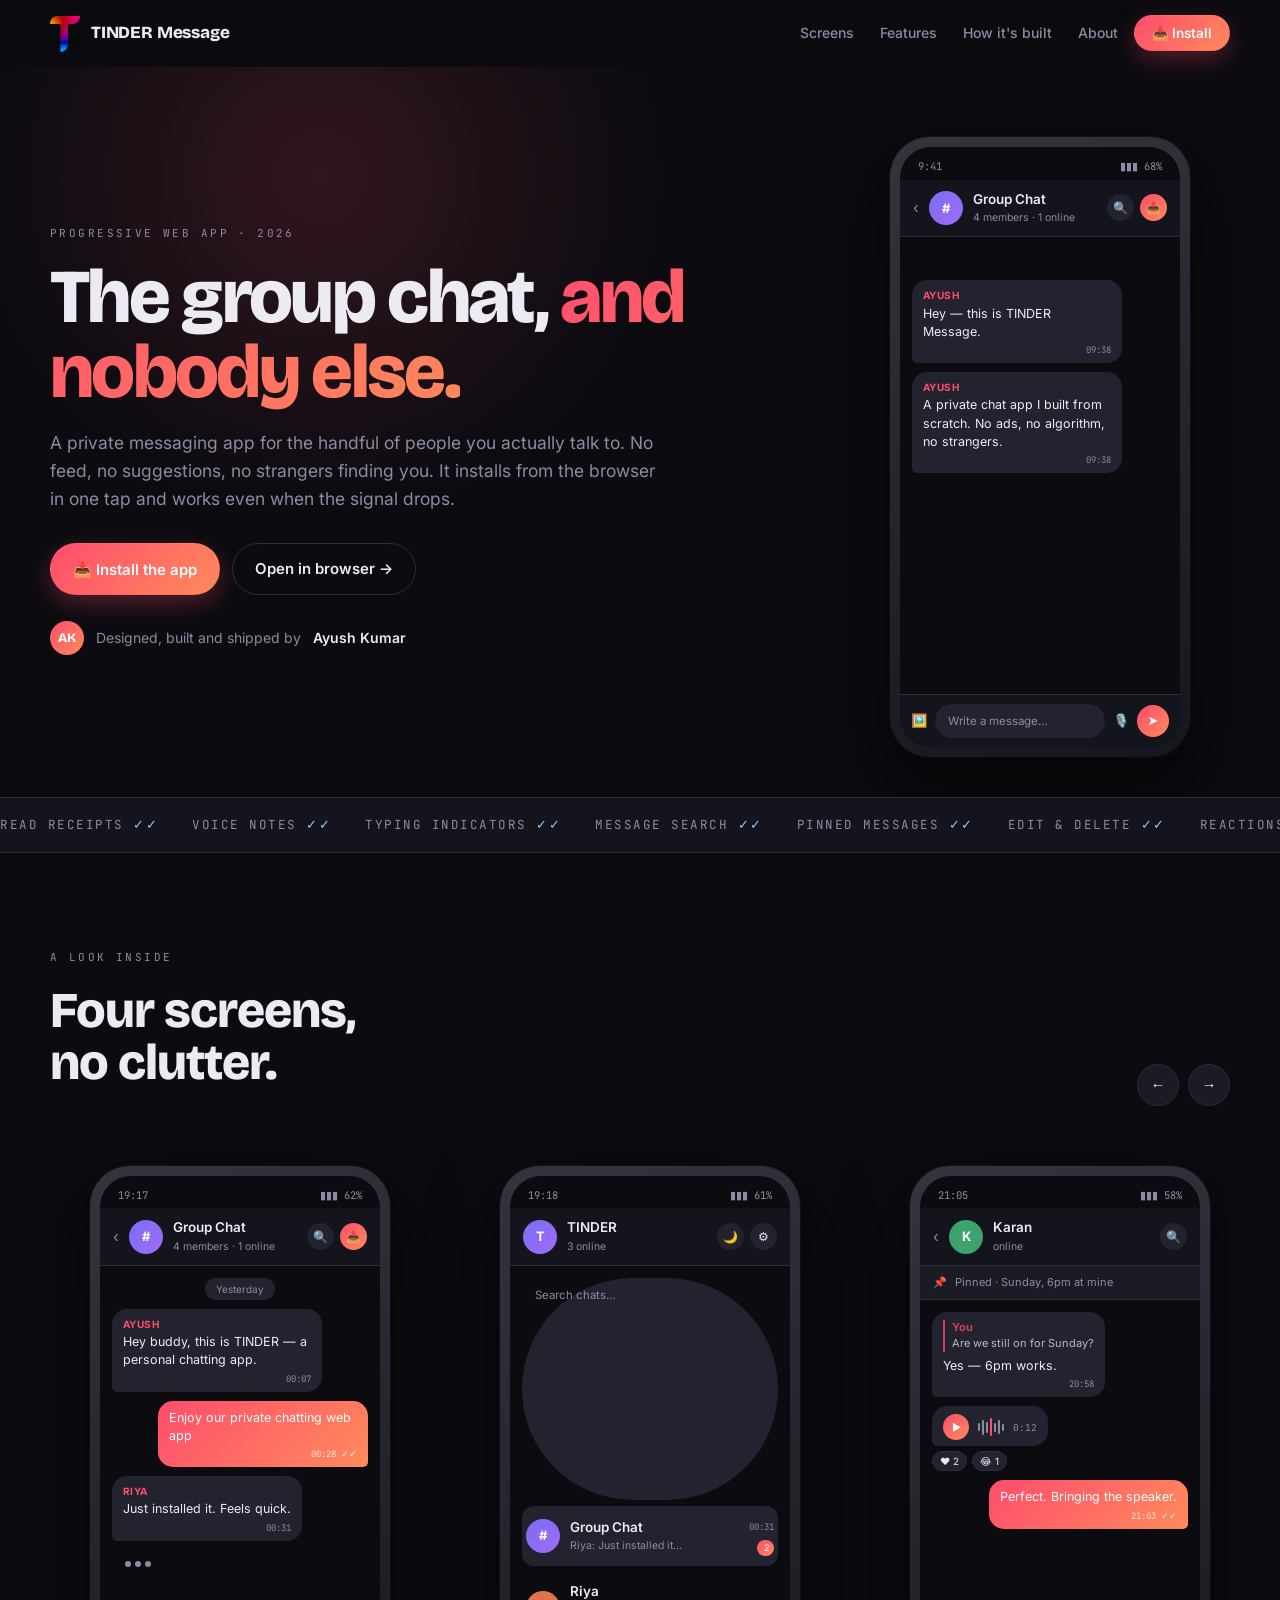
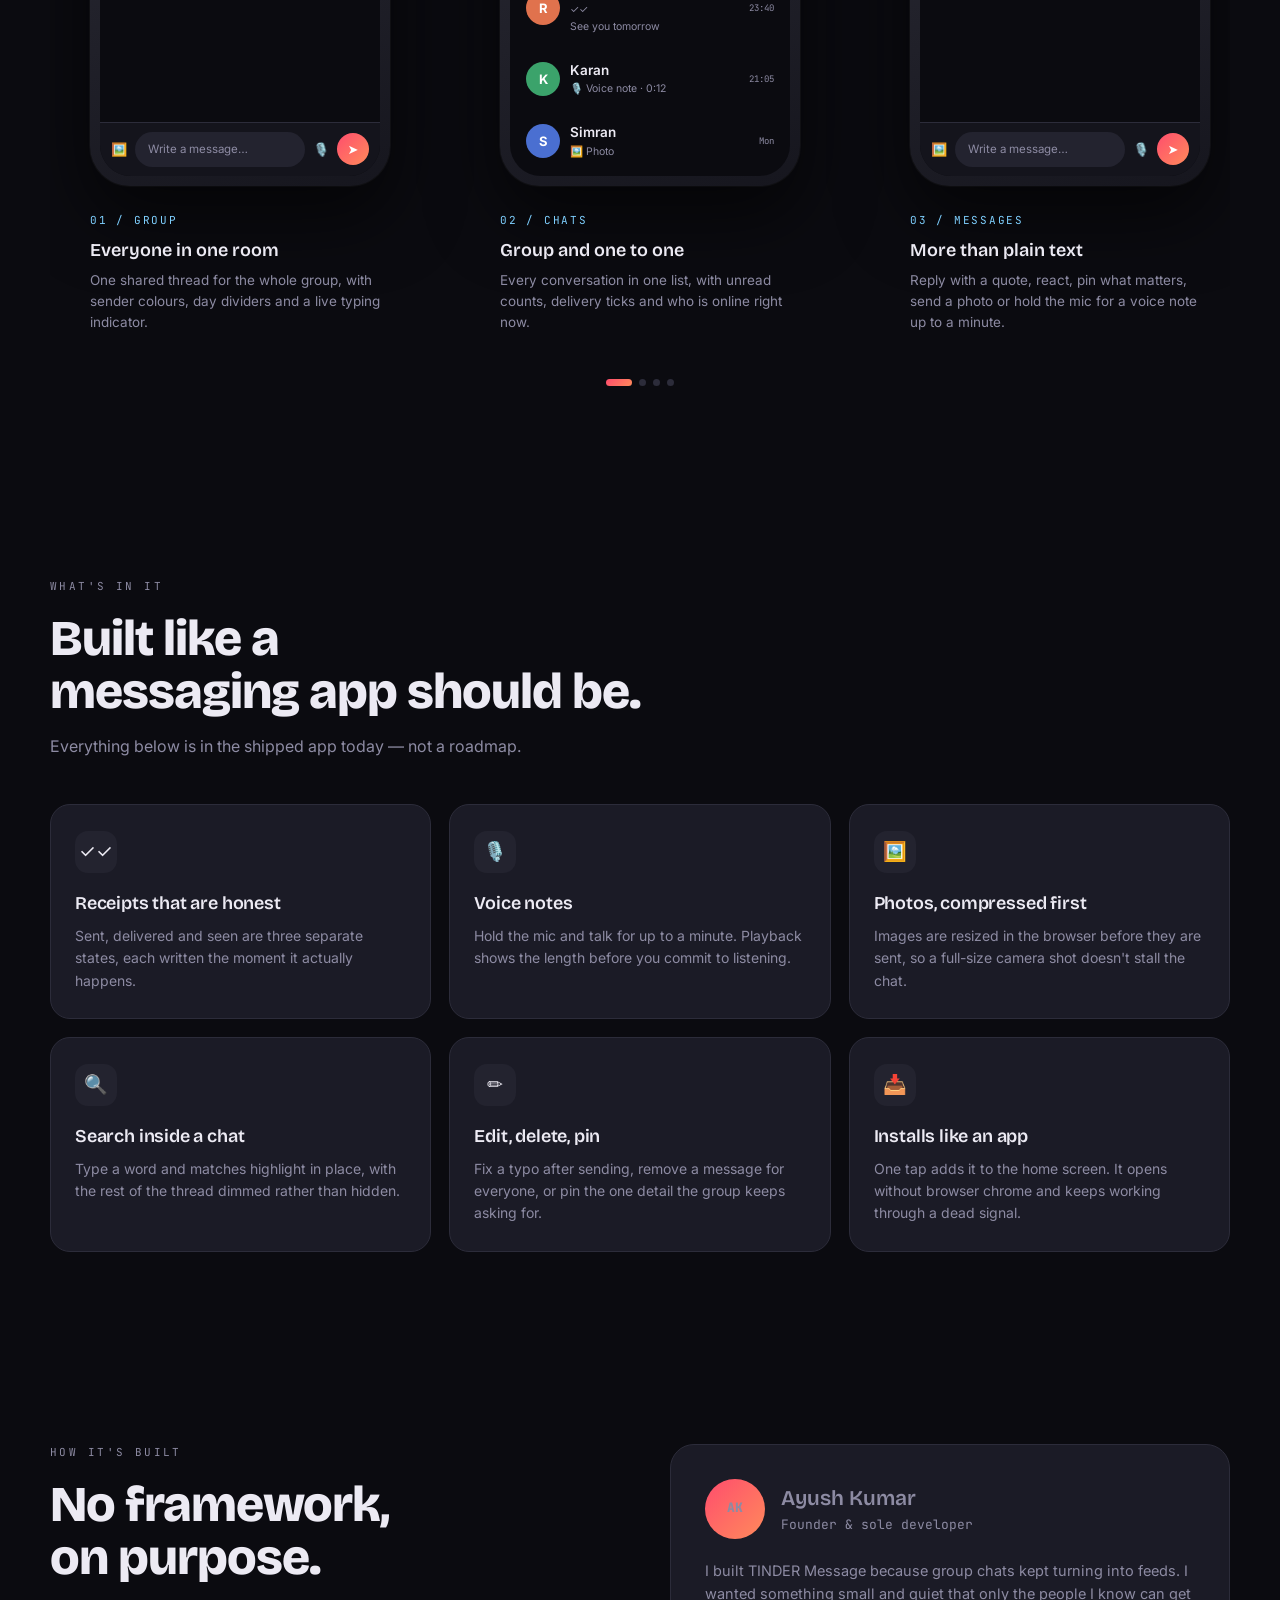
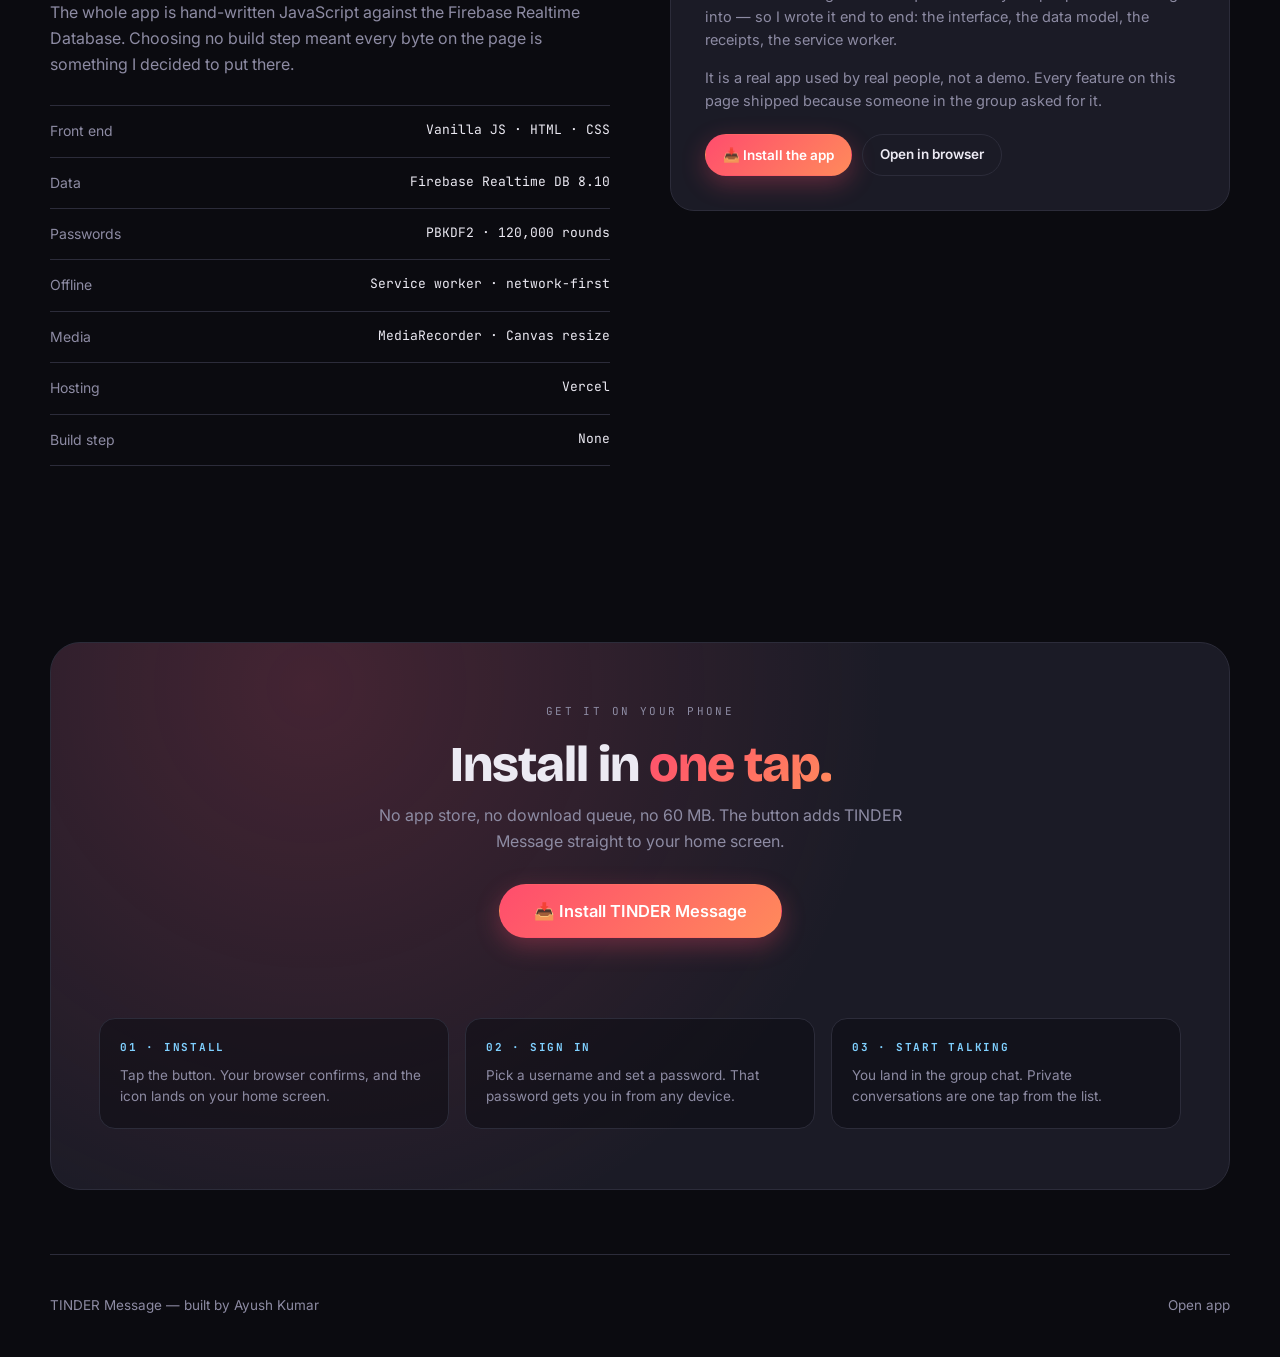
==== commit 697d2761: "Add files via upload" ====
--- a/portfolio.html
+++ b/portfolio.html
@@ -9,7 +9,9 @@
 
 <!-- Same manifest as the app, so this page can install it -->
 <link rel="manifest" href="manifest.json">
-<link rel="icon" href="icon-192.png">
+<link rel="icon" href="favicon-32.png" sizes="32x32">
+<link rel="icon" href="favicon-48.png" sizes="48x48">
+<link rel="apple-touch-icon" href="apple-touch-icon.png">
 
 <!-- ============================================================
      INSTALL PROMPT CAPTURE
@@ -129,13 +131,14 @@
   height: 66px;
 }
 .brand { display: flex; align-items: center; gap: 11px; text-decoration: none; margin-right: auto; }
+/* The mark carries its own gradient, so it sits on the page directly.
+   A coloured tile behind it would fight with it. The glyph is taller
+   than it is wide, so height leads and width follows. */
 .brand-mark {
-  width: 32px; height: 32px; border-radius: 10px;
-  background: var(--grad);
+  width: 30px; height: 34px;
   display: grid; place-items: center;
-  font-size: 15px;
-  box-shadow: 0 4px 14px rgba(255, 77, 109, .35);
-}
+}
+.brand-mark img { height: 100%; width: auto; object-fit: contain; }
 .brand-name {
   font-family: var(--display); font-weight: 800;
   letter-spacing: -.01em; font-size: 17px;
@@ -551,7 +554,7 @@
 <header class="nav" id="nav">
   <div class="shell nav-in">
     <a class="brand" href="#top">
-      <span class="brand-mark">💬</span>
+      <span class="brand-mark"><img src="logo-mark.png" alt=""></span>
       <span class="brand-name">TINDER Message</span>
     </a>
     <nav class="nav-links">
@@ -933,12 +936,12 @@
       </p>
 
       <!-- ============================================================
-           Fill these in with your own details. The two links below are
-           already correct; add email, LinkedIn or anything else here.
+           Add your own contact links here — email, LinkedIn, X, anything.
+           Uncomment the line below and drop your address in.
            ============================================================ -->
       <div class="links">
-        <a class="btn btn-line btn-sm" href="https://github.com/ayush7474raj-glitch/TINDER" target="_blank" rel="noopener">GitHub repo</a>
-        <a class="btn btn-line btn-sm" href="index.html">Live app</a>
+        <button class="btn btn-fill btn-sm js-install" type="button">📥 Install the app</button>
+        <a class="btn btn-line btn-sm" href="index.html">Open in browser</a>
         <!-- <a class="btn btn-line btn-sm" href="mailto:YOUR@EMAIL.COM">Email</a> -->
       </div>
     </div>
@@ -986,8 +989,7 @@
 <footer class="foot shell">
   <span>TINDER Message — built by Ayush Kumar</span>
   <span>
-    <a href="index.html">Open app</a> ·
-    <a href="https://github.com/ayush7474raj-glitch/TINDER" target="_blank" rel="noopener">Source</a>
+    <a href="index.html">Open app</a>
   </span>
 </footer>
 
